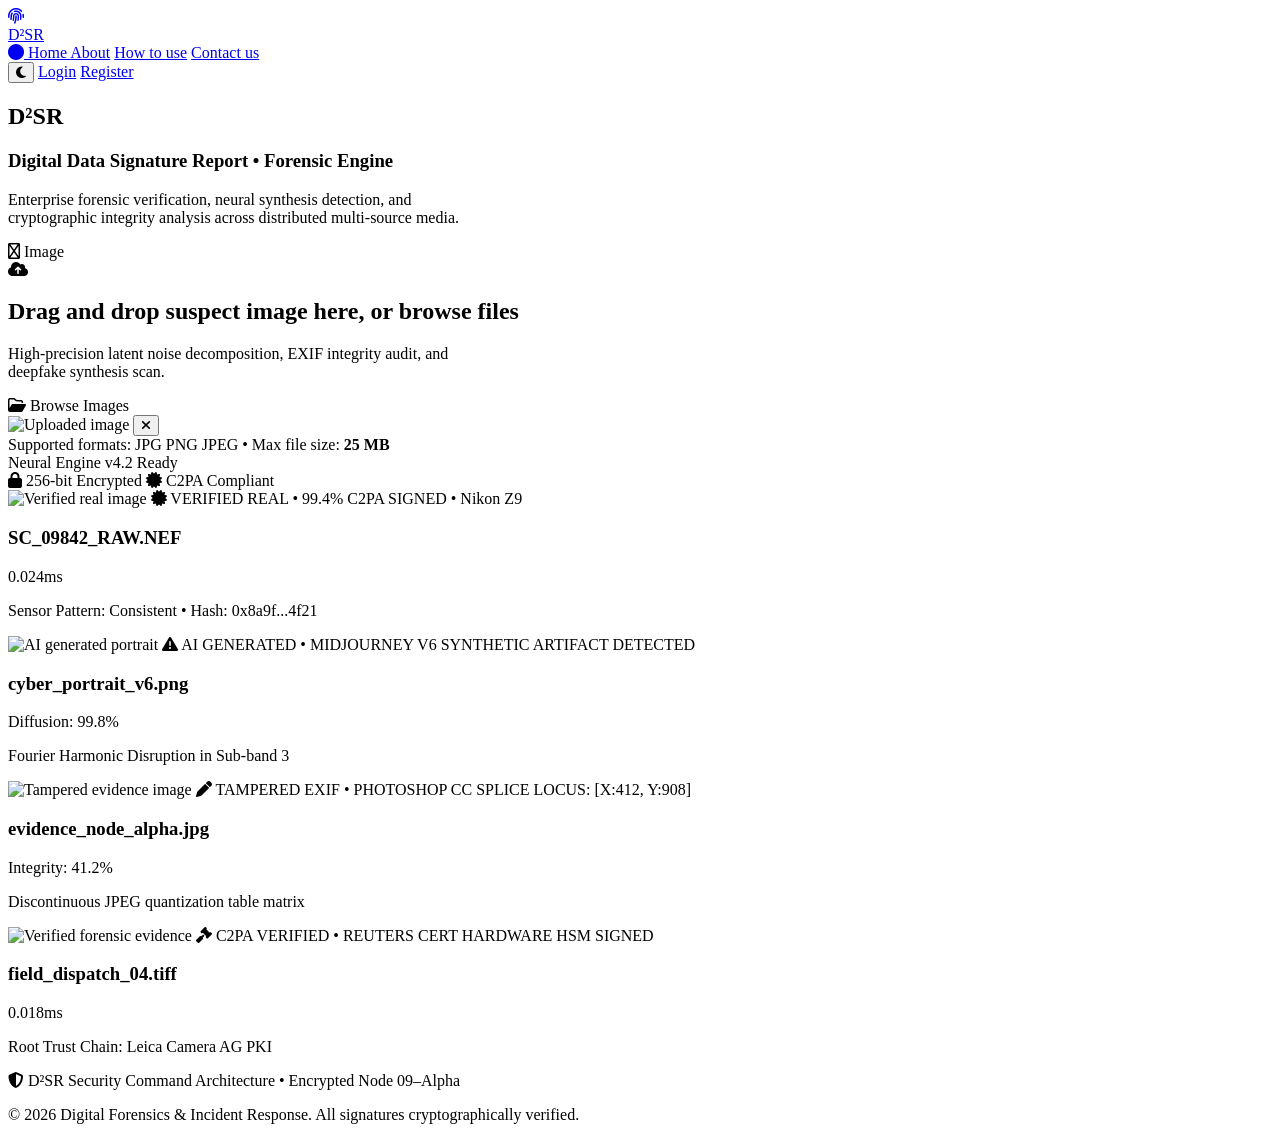
==== home/index.html @ 009254d8 "Create index.html" ====
<!DOCTYPE html>
<html lang="en">

<head>
    <meta charset="UTF-8">
    <meta name="viewport" content="width=device-width, initial-scale=1.0">

    <title>D²SR | Digital Forensics</title>

    <!-- Fonts -->
    <link rel="preconnect" href="https://fonts.googleapis.com">
    <link href="https://fonts.googleapis.com/css2?family=Inter:wght@400;500;600;700;800&display=swap" rel="stylesheet">

    <!-- Font Awesome -->
    <link rel="stylesheet"
        href="https://cdnjs.cloudflare.com/ajax/libs/font-awesome/6.7.2/css/all.min.css">

    <!-- CSS -->
    <link rel="stylesheet" href="../shared/css/style.css">
</head>

<body>

    <div class="page-container">

        <!-- ================= NAVBAR ================= -->

        <header class="navbar">

            <!-- Logo -->
            <a href="#" class="logo">
                <div class="logo-icon">
                    <i class="fa-solid fa-fingerprint"></i>
                </div>

                <span>D²SR</span>
                <span class="logo-dot"></span>
            </a>

            <!-- Navigation -->
            <nav class="nav-links">

                <a href="#" class="active">
                    <i class="fa-solid fa-circle"></i>
                    Home
                </a>

                <a href="#about">About</a>
                <a href="#how-to-use">How to use</a>
                <a href="#contact">Contact us</a>

            </nav>

            <!-- Actions -->
            <div class="nav-actions">

                <!-- Dark Mode Toggle -->
                <button
                    class="theme-toggle"
                    id="themeToggle"
                    aria-label="Toggle dark mode"
                    title="Toggle dark mode">

                    <i class="fa-solid fa-moon"></i>

                </button>

                <a href="#" class="login-btn">Login</a>

                <a href="#" class="register-btn">Register</a>

            </div>

        </header>


        <!-- ================= MAIN ================= -->

        <main>

            <!-- Hero Section -->
            <section class="hero" id="about">

                <div class="hero-content">

                    <h1>D²SR</h1>

                    <h3>
                        Digital Data Signature Report • Forensic Engine
                    </h3>

                    <p class="hero-description">
                        Enterprise forensic verification, neural synthesis detection,
                        and<br class="desktop-break">
                        cryptographic integrity analysis across distributed multi-source media.
                    </p>


                    <!-- Upload Card -->
                    <div class="upload-card">

                        <!-- Upload Header -->
                        <div class="upload-header">

                            <span class="image-label">
                                <i class="fa-regular fa-camera"></i>
                                Image
                            </span>

                        </div>


                        <!-- Upload Area -->
                        <div class="upload-area" id="uploadArea">

                            <div class="upload-icon">
                                <i class="fa-solid fa-cloud-arrow-up"></i>
                            </div>

                            <h2>
                                Drag and drop suspect image here, or browse files
                            </h2>

                            <p>
                                High-precision latent noise decomposition, EXIF integrity audit,
                                and<br class="desktop-break">
                                deepfake synthesis scan.
                            </p>


                            <!-- Browse Button -->
                            <label for="imageUpload" class="browse-btn">

                                <i class="fa-regular fa-folder-open"></i>
                                Browse Images

                            </label>

                            <input
                                type="file"
                                id="imageUpload"
                                accept="image/png,image/jpeg"
                                hidden
                            >


                            <!-- Image Preview -->
                            <div class="image-preview" id="imagePreview">

                                <img id="previewImage" src="" alt="Uploaded image">

                                <button id="removeImage" class="remove-image">
                                    <i class="fa-solid fa-xmark"></i>
                                </button>

                            </div>


                            <!-- Analyze -->
                            <button type="button" class="analyze-btn" id="analyzeBtn" hidden>
                                <i class="fa-solid fa-magnifying-glass-chart"></i>
                                Analyze Image
                            </button>
                            <div class="upload-error" id="uploadError" hidden></div>


                            <!-- Supported Formats -->
                            <div class="supported-formats">

                                <span>Supported formats:</span>

                                <span class="format">JPG</span>
                                <span class="format">PNG</span>
                                <span class="format">JPEG</span>

                                <span class="separator">•</span>

                                <span>
                                    Max file size: <strong>25 MB</strong>
                                </span>

                            </div>

                        </div>


                        <!-- Upload Footer -->
                        <div class="upload-footer">

                            <div class="engine-status">

                                <span class="status-dot"></span>

                                Neural Engine v4.2 Ready

                            </div>


                            <div class="security-status">

                                <span>
                                    <i class="fa-solid fa-lock"></i>
                                    256-bit Encrypted
                                </span>

                                <span>
                                    <i class="fa-solid fa-certificate"></i>
                                    C2PA Compliant
                                </span>

                            </div>

                        </div>

                    </div>

                </div>

            </section>


            <!-- ================= EVIDENCE GALLERY ================= -->

            <section class="evidence-section" id="how-to-use">

                <div class="evidence-container">


                    <!-- Card 1 -->
                    <article class="evidence-card">

                        <div class="evidence-image">

                            <img
                                src="https://images.unsplash.com/photo-1519608487953-e999c86e7455?auto=format&fit=crop&w=600&q=80"
                                alt="Verified real image"
                            >

                            <span class="badge verified">

                                <i class="fa-solid fa-certificate"></i>

                                VERIFIED REAL • 99.4%

                            </span>

                            <span class="image-stamp">
                                C2PA SIGNED • Nikon Z9
                            </span>

                        </div>


                        <div class="card-content">

                            <div class="card-title">

                                <h3>SC_09842_RAW.NEF</h3>

                                <span class="processing-time">
                                    0.024ms
                                </span>

                            </div>

                            <p>
                                Sensor Pattern: Consistent • Hash: 0x8a9f...4f21
                            </p>

                        </div>

                    </article>


                    <!-- Card 2 -->
                    <article class="evidence-card">

                        <div class="evidence-image">

                            <img
                                src="https://images.unsplash.com/photo-1534528741775-53994a69daeb?auto=format&fit=crop&w=600&q=80"
                                alt="AI generated portrait"
                            >

                            <span class="badge ai-generated">

                                <i class="fa-solid fa-triangle-exclamation"></i>

                                AI GENERATED • MIDJOURNEY V6

                            </span>

                            <span class="image-stamp yellow">
                                SYNTHETIC ARTIFACT DETECTED
                            </span>

                        </div>


                        <div class="card-content">

                            <div class="card-title">

                                <h3>cyber_portrait_v6.png</h3>

                                <span class="ai-score">
                                    Diffusion: 99.8%
                                </span>

                            </div>

                            <p>
                                Fourier Harmonic Disruption in Sub-band 3
                            </p>

                        </div>

                    </article>


                    <!-- Card 3 -->
                    <article class="evidence-card">

                        <div class="evidence-image">

                            <img
                                src="https://images.unsplash.com/photo-1519608487953-e999c86e7455?auto=format&fit=crop&w=600&q=80"
                                alt="Tampered evidence image"
                            >

                            <span class="badge tampered">

                                <i class="fa-solid fa-pen"></i>

                                TAMPERED EXIF • PHOTOSHOP CC

                            </span>

                            <span class="image-stamp yellow">
                                SPLICE LOCUS: [X:412, Y:908]
                            </span>

                        </div>


                        <div class="card-content">

                            <div class="card-title">

                                <h3>evidence_node_alpha.jpg</h3>

                                <span class="integrity-score">
                                    Integrity: 41.2%
                                </span>

                            </div>

                            <p>
                                Discontinuous JPEG quantization table matrix
                            </p>

                        </div>

                    </article>


                    <!-- Card 4 -->
                    <article class="evidence-card">

                        <div class="evidence-image">

                            <img
                                src="https://images.unsplash.com/photo-1516321318423-f06f85e504b3?auto=format&fit=crop&w=600&q=80"
                                alt="Verified forensic evidence"
                            >

                            <span class="badge c2pa">

                                <i class="fa-solid fa-gavel"></i>

                                C2PA VERIFIED • REUTERS CERT

                            </span>

                            <span class="image-stamp">
                                HARDWARE HSM SIGNED
                            </span>

                        </div>


                        <div class="card-content">

                            <div class="card-title">

                                <h3>field_dispatch_04.tiff</h3>

                                <span class="processing-time">
                                    0.018ms
                                </span>

                            </div>

                            <p>
                                Root Trust Chain: Leica Camera AG PKI
                            </p>

                        </div>

                    </article>

                </div>

            </section>

        </main>


        <!-- ================= FOOTER ================= -->

        <footer class="footer">

    <div class="footer-left">
        <i class="fa-solid fa-shield-halved"></i>
        <span>D²SR Security Command Architecture • Encrypted Node 09–Alpha</span>
    </div>

    <p class="footer-right">
        &copy; 2026 Digital Forensics &amp; Incident Response. All signatures cryptographically verified.
    </p>

</footer>

    </div>


  
<script src="../shared/js/engine.js"></script>
<script src="main.js"></script>
</body>

</html>
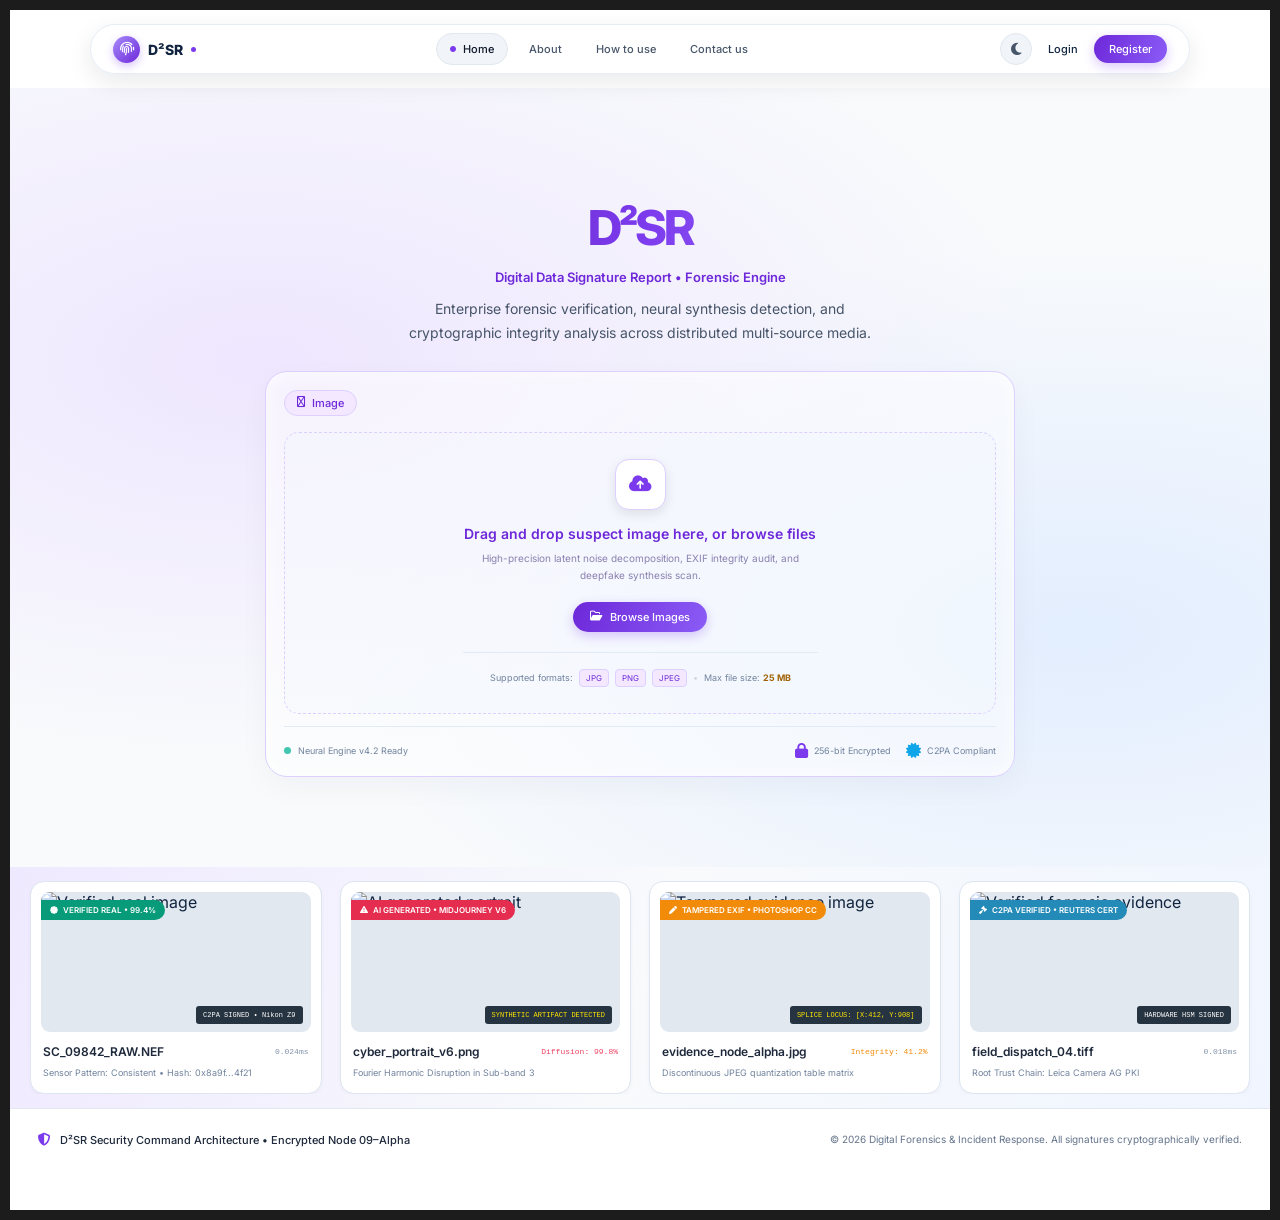
==== commit 21852cdc: "Initial commit - D2SR Project" ====
--- a/home/index.html
+++ b/home/index.html
@@ -8,7 +8,7 @@
 
     <title>D²SR | Digital Forensics</title>
 
-    <!-- Fonts -->
+    <!-- Google Fonts -->
     <link rel="preconnect" href="https://fonts.googleapis.com">
     <link href="https://fonts.googleapis.com/css2?family=Inter:wght@400;500;600;700;800&display=swap" rel="stylesheet">
 
@@ -145,6 +145,27 @@
                             >
 
 
+                            <!-- Upload Progress -->
+                            <div class="upload-progress" id="uploadProgress" hidden>
+
+                                <div class="upload-progress-top">
+                                    <span>
+                                        <i class="fa-solid fa-spinner fa-spin"></i>
+                                        Uploading image…
+                                    </span>
+
+                                    <strong id="progressPercent">0%</strong>
+                                </div>
+
+                                <div class="upload-progress-track">
+                                    <i id="progressBar"></i>
+                                </div>
+
+                                <span class="upload-progress-name" id="progressName"></span>
+
+                            </div>
+
+
                             <!-- Image Preview -->
                             <div class="image-preview" id="imagePreview">
 
@@ -419,18 +440,16 @@
 
         <!-- ================= FOOTER ================= -->
 
-        <footer class="footer">
-
-    <div class="footer-left">
-        <i class="fa-solid fa-shield-halved"></i>
-        <span>D²SR Security Command Architecture • Encrypted Node 09–Alpha</span>
-    </div>
-
-    <p class="footer-right">
-        &copy; 2026 Digital Forensics &amp; Incident Response. All signatures cryptographically verified.
-    </p>
-
-</footer>
+        <footer class="footer" id="contact">
+          <div class="footer-left">
+            <i class="fa-solid fa-shield-halved"></i>
+            <span>D²SR Security Command Architecture • Encrypted Node 09–Alpha</span>
+          </div>
+
+          <p class="footer-right">
+            &copy; 2026 Digital Forensics &amp; Incident Response. All signatures cryptographically verified.
+          </p>
+        </footer>
 
     </div>
 
--- a/shared/css/style.css
+++ b/shared/css/style.css
@@ -0,0 +1,2570 @@
+/* =========================================
+   GLOBAL STYLES
+========================================= */
+
+* {
+    margin: 0;
+    padding: 0;
+    box-sizing: border-box;
+}
+
+:root {
+    color-scheme: light;
+
+    --primary: #0799f5;
+    --primary-dark: #087acb;
+
+    --text-dark: #10243f;
+    --text-muted: #64748b;
+
+    --border-color: #dce7f3;
+    --bg-light: #f7f9fc;
+
+    --navbar-bg: rgba(255, 255, 255, 0.92);
+    --card-bg: #ffffff;
+    --hero-bg: #f8fafc;
+
+    --transition: 0.35s ease;
+}
+
+body {
+    font-family: "Inter", sans-serif;
+
+    background: #1c1c1c;
+    color: var(--text-dark);
+
+    padding: 10px;
+
+    transition:
+        background var(--transition),
+        color var(--transition);
+}
+
+a {
+    text-decoration: none;
+    color: inherit;
+}
+
+button {
+    font-family: inherit;
+}
+
+.page-container {
+   
+    margin: auto;
+padding-bottom: 40px;
+    background: var(--card-bg);
+
+    overflow: hidden;
+
+    transition: background var(--transition);
+}
+
+
+/* =========================================
+   NAVBAR
+========================================= */
+
+.navbar {
+    width: calc(100% - 80px);
+    max-width: 1100px;
+
+    min-height: 44px;
+
+    margin: 14px auto ;
+    padding: 8px 22px;
+
+    display: flex;
+    align-items: center;
+    justify-content: space-between;
+    gap: 25px;
+
+    background: var(--navbar-bg);
+
+    border: 1px solid #e6edf5;
+    border-radius: 50px;
+
+    box-shadow: 0 8px 25px rgba(15, 23, 42, 0.09);
+
+    position: relative;
+    z-index: 10;
+
+    transition:
+        background var(--transition),
+        border-color var(--transition),
+        box-shadow var(--transition);
+}
+
+
+/* Logo */
+
+.logo {
+    display: flex;
+    align-items: center;
+    gap: 8px;
+
+    font-size: 14px;
+    font-weight: 800;
+
+    white-space: nowrap;
+}
+
+.logo-icon {
+    width: 27px;
+    height: 27px;
+
+    display: flex;
+    align-items: center;
+    justify-content: center;
+
+    color: white;
+    font-size: 14px;
+
+    background: linear-gradient(
+        135deg,
+        #08b9d8,
+        #0785cb
+    );
+
+    border-radius: 50%;
+
+    box-shadow: 0 3px 8px rgba(0, 153, 245, 0.25);
+}
+
+.logo-dot {
+    width: 5px;
+    height: 5px;
+
+    background: var(--primary);
+
+    border-radius: 50%;
+}
+
+
+/* Navigation */
+
+.nav-links {
+    display: flex;
+    align-items: center;
+    gap: 8px;
+}
+
+.nav-links a {
+    display: flex;
+    align-items: center;
+    gap: 7px;
+
+    padding: 8px 13px;
+
+    color: #475569;
+    font-size: 11px;
+    font-weight: 500;
+
+    border-radius: 30px;
+
+    transition:
+        color var(--transition),
+        background var(--transition);
+}
+
+.nav-links a:hover {
+    color: var(--primary-dark);
+    background: #f0f7ff;
+}
+
+.nav-links a.active {
+    color: #0f172a;
+
+    background: #f1f5f9;
+
+    border: 1px solid #e2e8f0;
+}
+
+.nav-links a.active i {
+    font-size: 6px;
+    color: var(--primary);
+}
+
+
+/* Navbar Actions */
+
+.nav-actions {
+    display: flex;
+    align-items: center;
+    gap: 16px;
+
+    font-size: 11px;
+    font-weight: 500;
+
+    white-space: nowrap;
+}
+
+.login-btn {
+    transition: color var(--transition);
+}
+
+.login-btn:hover {
+    color: var(--primary);
+}
+
+.register-btn {
+    padding: 7px 15px;
+
+    color: white;
+
+    background: linear-gradient(
+        110deg,
+        #087acb,
+        #149cf5
+    );
+
+    border-radius: 30px;
+
+    box-shadow: 0 3px 8px rgba(0, 153, 245, 0.25);
+
+    transition: all var(--transition);
+}
+
+.register-btn:hover {
+    transform: translateY(-2px);
+
+    box-shadow: 0 5px 14px rgba(0, 153, 245, 0.35);
+}
+
+
+/* =========================================
+   THEME TOGGLE
+========================================= */
+
+.theme-toggle {
+    width: 32px;
+    height: 32px;
+
+    display: flex;
+    align-items: center;
+    justify-content: center;
+
+    color: #475569;
+    font-size: 14px;
+
+    background: #f1f5f9;
+
+    border: 1px solid #e2e8f0;
+    border-radius: 50%;
+
+    cursor: pointer;
+
+    transition: all var(--transition);
+}
+
+.theme-toggle:hover {
+    color: #078bd8;
+
+    background: #e0f2fe;
+
+    transform: rotate(15deg);
+}
+
+.theme-toggle:focus-visible {
+    outline: 2px solid var(--primary);
+    outline-offset: 3px;
+}
+
+
+/* =========================================
+   HERO SECTION
+========================================= */
+
+.hero {
+    min-height: 770px;
+
+    padding: 110px 20px 90px;
+
+    display: flex;
+    justify-content: center;
+    align-items: center;
+
+    background:
+        radial-gradient(
+            ellipse at 20% 35%,
+            rgba(218, 242, 255, 0.85),
+            transparent 55%
+        ),
+        radial-gradient(
+            ellipse at 85% 70%,
+            rgba(231, 235, 255, 0.9),
+            transparent 50%
+        ),
+        #f8fafc;
+
+    transition: background var(--transition);
+}
+
+.hero-content {
+    width: 100%;
+    max-width: 750px;
+
+    text-align: center;
+}
+
+
+/* Hero Heading */
+
+.hero h1 {
+    font-size: 48px;
+    font-weight: 800;
+
+    letter-spacing: -3px;
+
+    background: linear-gradient(
+        110deg,
+        #102c46,
+        #087dc4,
+        #4846dc
+    );
+
+    -webkit-background-clip: text;
+    background-clip: text;
+
+    -webkit-text-fill-color: transparent;
+
+    margin-bottom: 12px;
+}
+
+.hero h3 {
+    font-size: 13px;
+    font-weight: 600;
+
+    color: #0f172a;
+
+    margin-bottom: 12px;
+}
+
+.hero-description {
+    color: #475569;
+
+    font-size: 14px;
+    line-height: 1.7;
+
+    margin-bottom: 26px;
+}
+
+
+/* =========================================
+   UPLOAD CARD
+========================================= */
+
+.upload-card {
+    width: 100%;
+
+    padding: 18px;
+
+    background: rgba(255, 255, 255, 0.5);
+
+    border: 1px solid #dbeafe;
+    border-radius: 22px;
+
+    box-shadow:
+        0 10px 30px rgba(15, 23, 42, 0.04),
+        inset 0 0 20px rgba(255, 255, 255, 0.7);
+
+    text-align: left;
+
+    position: relative;
+
+    transition:
+        background var(--transition),
+        border-color var(--transition),
+        box-shadow var(--transition);
+}
+
+
+/* Blue Outline */
+
+.upload-card::before {
+    content: "";
+
+    position: absolute;
+    inset: -7px;
+
+    
+
+    pointer-events: none;
+}
+
+
+/* Upload Header */
+
+.upload-header {
+    margin-bottom: 16px;
+}
+
+.image-label {
+    display: inline-flex;
+    align-items: center;
+    gap: 7px;
+
+    padding: 5px 12px;
+
+    color: #168bd0;
+    font-size: 11px;
+    font-weight: 500;
+
+    background: #e5f4ff;
+
+    border: 1px solid #b9e4ff;
+    border-radius: 30px;
+}
+
+
+/* Upload Area */
+
+.upload-area {
+    min-height: 275px;
+
+    padding: 26px 15px;
+
+    display: flex;
+    flex-direction: column;
+    align-items: center;
+    justify-content: center;
+
+    text-align: center;
+
+    border: 1px dashed #cbdff2;
+    border-radius: 15px;
+
+    background: rgba(240, 248, 255, 0.25);
+
+    transition:
+        background var(--transition),
+        border-color var(--transition);
+}
+
+.upload-area:hover {
+    border-color: var(--primary);
+
+    background: rgba(226, 244, 255, 0.4);
+}
+
+.upload-area.dragging {
+    border: 2px dashed var(--primary);
+
+    background: rgba(14, 165, 233, 0.12);
+
+    transform: scale(1.01);
+}
+
+
+/* Upload Icon */
+
+.upload-icon {
+    width: 51px;
+    height: 51px;
+
+    display: flex;
+    align-items: center;
+    justify-content: center;
+
+    margin-bottom: 15px;
+
+    color: #1598ef;
+    font-size: 18px;
+
+    background: #ffffff;
+
+    border: 1px solid #dcecff;
+    border-radius: 14px;
+
+    box-shadow: 0 4px 12px rgba(15, 23, 42, 0.1);
+
+    transition: transform var(--transition);
+}
+
+.upload-area:hover .upload-icon {
+    transform: translateY(-4px);
+}
+
+
+/* Upload Text */
+
+.upload-area h2 {
+    color: #475569;
+
+    font-size: 14px;
+    font-weight: 600;
+
+    margin-bottom: 8px;
+}
+
+.upload-area p {
+    color: #8094b0;
+
+    font-size: 10px;
+    line-height: 1.7;
+
+    margin-bottom: 18px;
+}
+
+
+/* Browse Button */
+
+.browse-btn {
+    display: inline-flex;
+    align-items: center;
+    justify-content: center;
+    gap: 8px;
+
+    padding: 8px 17px;
+
+    color: #fff;
+
+    font-size: 11px;
+    font-weight: 500;
+
+    background: linear-gradient(
+        110deg,
+        #4a9fd8,
+        #43b6f4
+    );
+
+    border-radius: 30px;
+
+    box-shadow: 0 4px 12px rgba(14, 165, 233, 0.2);
+
+    cursor: pointer;
+
+    transition: all var(--transition);
+}
+
+.browse-btn:hover {
+    transform: translateY(-2px);
+
+    box-shadow: 0 6px 16px rgba(14, 165, 233, 0.35);
+}
+
+
+/* Supported Formats */
+
+.supported-formats {
+    width: 100%;
+    max-width: 355px;
+
+    display: flex;
+    align-items: center;
+    justify-content: center;
+    flex-wrap: wrap;
+
+    gap: 6px;
+
+    padding-top: 16px;
+    margin-top: 20px;
+
+    border-top: 1px solid #e1ebf6;
+
+    color: #71839e;
+    font-size: 9px;
+}
+
+.format {
+    padding: 3px 6px;
+
+    color: #64748b;
+    font-size: 8px;
+
+    background: #f8fafc;
+
+    border: 1px solid #dbe5f0;
+    border-radius: 4px;
+}
+
+.supported-formats strong {
+    color: #168bd0;
+    font-weight: 700;
+}
+
+.separator {
+    color: #cbd5e1;
+}
+
+
+/* Image Preview */
+
+.image-preview {
+    display: none;
+
+    width: 100%;
+    max-width: 350px;
+
+    position: relative;
+
+    margin-top: 15px;
+}
+
+.image-preview.show {
+    display: block;
+}
+
+.image-preview img {
+    width: 100%;
+    max-height: 200px;
+
+    object-fit: contain;
+
+    border-radius: 10px;
+}
+
+.remove-image {
+    position: absolute;
+    top: 8px;
+    right: 8px;
+
+    width: 28px;
+    height: 28px;
+
+    display: flex;
+    align-items: center;
+    justify-content: center;
+
+    color: #fff;
+
+    background: #ef4444;
+
+    border: none;
+    border-radius: 50%;
+
+    cursor: pointer;
+
+    transition: all var(--transition);
+}
+
+.remove-image:hover {
+    background: #dc2626;
+
+    transform: scale(1.1);
+}
+
+.has-image .upload-icon,
+.has-image h2,
+.has-image > p,
+.has-image .browse-btn {
+    display: none;
+}
+
+
+/* =========================================
+   UPLOAD FOOTER
+========================================= */
+
+.upload-footer {
+    display: flex;
+    align-items: center;
+    justify-content: space-between;
+    flex-wrap: wrap;
+
+    gap: 15px;
+
+    padding-top: 16px;
+    margin-top: 12px;
+
+    border-top: 1px solid #e1ebf6;
+
+    color: #71839e;
+    font-size: 9px;
+}
+
+.engine-status {
+    display: flex;
+    align-items: center;
+    gap: 7px;
+}
+
+.status-dot {
+    width: 7px;
+    height: 7px;
+
+    background: #42c6b1;
+
+    border-radius: 50%;
+}
+
+
+/* Security Status */
+
+.security-status {
+    display: flex;
+    align-items: center;
+    gap: 15px;
+}
+
+.security-status span {
+    display: flex;
+    align-items: center;
+    gap: 6px;
+}
+
+.security-status i {
+    color: #329ff1;
+    font-size: 15px;
+}
+
+.security-status span:last-child i {
+    color: #8275f5;
+}
+
+
+/* =========================================
+   EVIDENCE GALLERY
+========================================= */
+
+.evidence-section {
+    padding: 14px 0;
+
+    background: linear-gradient(
+        110deg,
+        #e1faff,
+        #f8fafc,
+        #f0f5ff
+    );
+
+    overflow: hidden;
+
+    transition: background var(--transition);
+}
+
+.evidence-container {
+    display: grid;
+
+    grid-template-columns: repeat(4, minmax(250px, 1fr));
+
+    gap: 18px;
+
+    padding: 0 20px;
+
+    overflow-x: auto;
+
+    scrollbar-width: none;
+}
+
+.evidence-container::-webkit-scrollbar {
+    display: none;
+}
+
+
+/* Evidence Card */
+
+.evidence-card {
+    min-width: 250px;
+
+    padding: 10px;
+
+    background: #ffffff;
+
+    border: 1px solid #dce5f0;
+    border-radius: 14px;
+
+    box-shadow: 0 2px 4px rgba(15, 23, 42, 0.03);
+
+    transition:
+        background var(--transition),
+        border-color var(--transition),
+        box-shadow var(--transition),
+        transform var(--transition);
+}
+
+.evidence-card:hover {
+    transform: translateY(-5px);
+
+    box-shadow: 0 10px 25px rgba(15, 23, 42, 0.1);
+}
+
+
+/* Evidence Image */
+
+.evidence-image {
+    height: 140px;
+
+    position: relative;
+
+    overflow: hidden;
+
+    background: #e2e8f0;
+
+    border-radius: 9px;
+}
+
+.evidence-image img {
+    width: 100%;
+    height: 100%;
+
+    display: block;
+
+    object-fit: cover;
+
+    transition: transform 0.5s ease;
+}
+
+.evidence-card:hover .evidence-image img {
+    transform: scale(1.06);
+}
+
+
+/* Image Badges */
+
+.badge {
+    position: absolute;
+    top: 8px;
+    left: 0;
+
+    display: inline-flex;
+    align-items: center;
+    gap: 5px;
+
+    padding: 5px 9px;
+
+    color: white;
+
+    font-size: 8px;
+    font-weight: 600;
+
+    border-radius: 0 20px 20px 0;
+
+    white-space: nowrap;
+}
+
+.verified {
+    background: #079b79;
+}
+
+.ai-generated {
+    background: #e42d4f;
+}
+
+.tampered {
+    background: #f18b09;
+}
+
+.c2pa {
+    background: #248ab7;
+}
+
+
+/* Image Stamp */
+
+.image-stamp {
+    position: absolute;
+    bottom: 8px;
+    right: 8px;
+
+    padding: 5px 7px;
+
+    color: #ffffff;
+
+    font-family: monospace;
+    font-size: 7px;
+
+    background: rgba(5, 20, 35, 0.85);
+
+    border-radius: 3px;
+}
+
+.image-stamp.yellow {
+    color: #ffe600;
+}
+
+
+/* Evidence Content */
+
+.card-content {
+    padding: 12px 2px 4px;
+}
+
+.card-title {
+    display: flex;
+    align-items: center;
+    justify-content: space-between;
+
+    gap: 8px;
+
+    margin-bottom: 7px;
+}
+
+.card-title h3 {
+    color: #1e293b;
+
+    font-size: 12px;
+    font-weight: 600;
+
+    white-space: nowrap;
+
+    overflow: hidden;
+    text-overflow: ellipsis;
+}
+
+.processing-time {
+    color: #8292a9;
+
+    font-family: monospace;
+    font-size: 8px;
+
+    white-space: nowrap;
+}
+
+.ai-score {
+    color: #ed4262;
+
+    font-family: monospace;
+    font-size: 8px;
+
+    white-space: nowrap;
+}
+
+.integrity-score {
+    color: #f18b09;
+
+    font-family: monospace;
+    font-size: 8px;
+
+    white-space: nowrap;
+}
+
+.card-content p {
+    color: #71839e;
+
+    font-size: 9px;
+    line-height: 1.5;
+
+    white-space: nowrap;
+
+    overflow: hidden;
+    text-overflow: ellipsis;
+}
+
+
+/* =========================================
+   FOOTER
+========================================= */
+
+.footer {
+    display: flex;
+    align-items: center;
+    justify-content: space-between;
+    flex-wrap: wrap;
+    gap: 12px 24px;
+
+    padding: 22px 28px;
+
+    background: #ffffff;
+
+    border-top: 1px solid #e2e8f0;
+
+    transition:
+        background var(--transition),
+        border-color var(--transition);
+}
+
+.footer-left {
+    display: flex;
+    align-items: center;
+    gap: 9px;
+
+    color: #1e293b;
+    font-size: 11px;
+    font-weight: 500;
+}
+
+.footer-left i {
+    color: var(--primary-dark);
+    font-size: 13px;
+}
+
+.footer-right {
+    color: #64748b;
+
+    font-size: 10px;
+    line-height: 1.7;
+
+    text-align: right;
+}
+
+
+/* =========================================
+   DARK MODE
+========================================= */
+
+body.dark-mode {
+    color-scheme: dark;
+
+    --text-dark: #e2e8f0;
+    --text-muted: #94a3b8;
+
+    --border-color: #263449;
+    --bg-light: #111827;
+
+    --navbar-bg: rgba(17, 24, 39, 0.95);
+    --card-bg: #111827;
+    --hero-bg: #0f172a;
+
+    background: #090e18;
+    color: #e2e8f0;
+}
+
+
+/* Navbar */
+
+.dark-mode .navbar {
+    border-color: #263449;
+
+    box-shadow: 0 8px 25px rgba(0, 0, 0, 0.25);
+}
+
+.dark-mode .nav-links a {
+    color: #94a3b8;
+}
+
+.dark-mode .nav-links a:hover {
+    color: #38bdf8;
+
+    background: #1e293b;
+}
+
+.dark-mode .nav-links a.active {
+    color: #e2e8f0;
+
+    background: #1e293b;
+
+    border-color: #334155;
+}
+
+.dark-mode .login-btn {
+    color: #cbd5e1;
+}
+
+.dark-mode .login-btn:hover {
+    color: #38bdf8;
+}
+
+
+/* Theme Toggle */
+
+.dark-mode .theme-toggle {
+    color: #fbbf24;
+
+    background: #1e293b;
+
+    border-color: #334155;
+}
+
+.dark-mode .theme-toggle:hover {
+    color: #fde68a;
+
+    background: #334155;
+}
+
+
+/* Hero */
+
+.dark-mode .hero {
+    background:
+        radial-gradient(
+            ellipse at 20% 35%,
+            rgba(8, 83, 130, 0.22),
+            transparent 55%
+        ),
+        radial-gradient(
+            ellipse at 85% 70%,
+            rgba(65, 50, 150, 0.2),
+            transparent 50%
+        ),
+        #0f172a;
+}
+
+.dark-mode .hero h3 {
+    color: #e2e8f0;
+}
+
+.dark-mode .hero-description {
+    color: #94a3b8;
+}
+
+
+/* Upload Card */
+
+.dark-mode .upload-card {
+    background: rgba(15, 23, 42, 0.7);
+
+    border-color: #263449;
+
+    box-shadow:
+        0 10px 30px rgba(0, 0, 0, 0.15),
+        inset 0 0 20px rgba(30, 41, 59, 0.3);
+}
+
+.dark-mode .upload-card::before {
+    border-color: #0284c7;
+}
+
+.dark-mode .image-label {
+    color: #38bdf8;
+
+    background: #082f49;
+
+    border-color: #075985;
+}
+
+
+/* Upload Area */
+
+.dark-mode .upload-area {
+    background: rgba(15, 23, 42, 0.4);
+
+    border-color: #334155;
+}
+
+.dark-mode .upload-area:hover {
+    background: rgba(8, 47, 73, 0.3);
+
+    border-color: #0ea5e9;
+}
+
+.dark-mode .upload-area.dragging {
+    background: rgba(14, 165, 233, 0.12);
+
+    border-color: #38bdf8;
+}
+
+.dark-mode .upload-icon {
+    color: #38bdf8;
+
+    background: #1e293b;
+
+    border-color: #334155;
+
+    box-shadow: 0 4px 12px rgba(0, 0, 0, 0.25);
+}
+
+.dark-mode .upload-area h2 {
+    color: #cbd5e1;
+}
+
+.dark-mode .upload-area p {
+    color: #64748b;
+}
+
+
+/* Supported Formats */
+
+.dark-mode .supported-formats {
+    color: #94a3b8;
+
+    border-color: #263449;
+}
+
+.dark-mode .format {
+    color: #94a3b8;
+
+    background: #1e293b;
+
+    border-color: #334155;
+}
+
+.dark-mode .supported-formats strong {
+    color: #38bdf8;
+}
+
+
+/* Upload Footer */
+
+.dark-mode .upload-footer {
+    color: #94a3b8;
+
+    border-color: #263449;
+}
+
+.dark-mode .security-status i {
+    color: #38bdf8;
+}
+
+.dark-mode .security-status span:last-child i {
+    color: #a78bfa;
+}
+
+
+/* Evidence Gallery */
+
+.dark-mode .evidence-section {
+    background: linear-gradient(
+        110deg,
+        #0b2535,
+        #111827,
+        #151a35
+    );
+}
+
+.dark-mode .evidence-card {
+    background: #111827;
+
+    border-color: #263449;
+
+    box-shadow: 0 2px 4px rgba(0, 0, 0, 0.15);
+}
+
+.dark-mode .evidence-card:hover {
+    box-shadow: 0 10px 25px rgba(0, 0, 0, 0.3);
+}
+
+.dark-mode .evidence-image {
+    background: #1e293b;
+}
+
+.dark-mode .card-title h3 {
+    color: #e2e8f0;
+}
+
+.dark-mode .processing-time {
+    color: #64748b;
+}
+
+.dark-mode .card-content p {
+    color: #94a3b8;
+}
+
+
+/* Footer */
+
+.dark-mode .footer {
+    background: #060b17;
+
+    border-color: #16213a;
+}
+
+.dark-mode .footer-left {
+    color: #e2e8f0;
+}
+
+.dark-mode .footer-left i {
+    color: #e2e8f0;
+}
+
+.dark-mode .footer-right {
+    color: #7b8aa3;
+}
+
+
+/* =========================================
+   RESPONSIVE DESIGN
+========================================= */
+
+@media (max-width: 900px) {
+
+    .navbar {
+        width: calc(100% - 30px);
+
+        gap: 12px;
+    }
+
+    .nav-links {
+        gap: 2px;
+    }
+
+    .nav-links a {
+        padding: 8px;
+
+        font-size: 10px;
+    }
+
+    .hero {
+        min-height: auto;
+
+        padding: 100px 35px;
+    }
+
+    .evidence-container {
+        grid-template-columns: repeat(4, 260px);
+    }
+
+}
+
+
+@media (max-width: 650px) {
+
+    /* Navbar */
+
+    .navbar {
+        width: calc(100% - 20px);
+
+        flex-wrap: wrap;
+        justify-content: center;
+
+        padding: 12px;
+
+        border-radius: 20px;
+    }
+
+    .logo {
+        margin-right: auto;
+    }
+
+    .nav-actions {
+        margin-left: auto;
+    }
+
+    .nav-links {
+        width: 100%;
+
+        order: 3;
+
+        justify-content: center;
+        flex-wrap: wrap;
+    }
+
+    .nav-links a {
+        font-size: 10px;
+    }
+
+
+    /* Hero */
+
+    .hero {
+        padding: 75px 20px;
+    }
+
+    .hero h1 {
+        font-size: 40px;
+    }
+
+    .hero h3 {
+        font-size: 12px;
+    }
+
+    .hero-description {
+        font-size: 12px;
+    }
+
+    .desktop-break {
+        display: none;
+    }
+
+
+    /* Upload Card */
+
+    .upload-card {
+        padding: 12px;
+
+        border-radius: 15px;
+    }
+
+    .upload-card::before {
+        inset: -5px;
+
+        border-width: 3px;
+    }
+
+    .upload-area {
+        min-height: 250px;
+
+        padding: 20px 10px;
+    }
+
+    .upload-area h2 {
+        font-size: 12px;
+    }
+
+    .upload-area p {
+        font-size: 9px;
+    }
+
+    .supported-formats {
+        font-size: 8px;
+    }
+
+    .upload-footer {
+        flex-direction: column;
+
+        align-items: flex-start;
+    }
+
+    .security-status {
+        flex-wrap: wrap;
+
+        gap: 10px;
+    }
+
+
+    /* =========================================
+   EVIDENCE GALLERY CAROUSEL
+========================================= */
+
+.evidence-section {
+    padding: 35px 30px;
+
+    background: linear-gradient(
+        110deg,
+        #e1faff,
+        #f8fafc,
+        #f0f5ff
+    );
+
+    overflow: hidden;
+
+    transition: background 0.4s ease;
+}
+
+
+/* Gallery Header */
+
+.gallery-header {
+    max-width: 1200px;
+
+    margin: 0 auto 25px;
+
+    display: flex;
+    align-items: center;
+    justify-content: space-between;
+
+    gap: 20px;
+}
+
+.gallery-label {
+    display: inline-flex;
+    align-items: center;
+    gap: 7px;
+
+    color: #0284c7;
+
+    font-size: 10px;
+    font-weight: 700;
+    letter-spacing: 1px;
+
+    margin-bottom: 10px;
+}
+
+.gallery-label i {
+    font-size: 13px;
+}
+
+.gallery-header h2 {
+    color: #10243f;
+
+    font-size: 25px;
+    font-weight: 800;
+    letter-spacing: -0.8px;
+
+    margin-bottom: 7px;
+}
+
+.gallery-header p {
+    color: #64748b;
+
+    font-size: 12px;
+    line-height: 1.6;
+}
+
+
+/* Carousel Controls */
+
+.carousel-controls {
+    display: flex;
+    align-items: center;
+    gap: 10px;
+}
+
+.carousel-btn {
+    width: 38px;
+    height: 38px;
+
+    display: flex;
+    align-items: center;
+    justify-content: center;
+
+    color: #0284c7;
+
+    background: #ffffff;
+
+    border: 1px solid #dbeafe;
+    border-radius: 50%;
+
+    font-size: 12px;
+
+    cursor: pointer;
+
+    box-shadow: 0 3px 8px rgba(15, 23, 42, 0.05);
+
+    transition: all 0.3s ease;
+}
+
+.carousel-btn:hover {
+    color: #ffffff;
+
+    background: #0284c7;
+
+    border-color: #0284c7;
+
+    transform: translateY(-2px);
+}
+
+.carousel-btn:disabled {
+    opacity: 0.35;
+    cursor: not-allowed;
+
+    transform: none;
+}
+
+
+/* Carousel Wrapper */
+
+.carousel-wrapper {
+    max-width: 1200px;
+
+    margin: 0 auto;
+
+    overflow: hidden;
+
+    border-radius: 14px;
+}
+
+
+/* Carousel Track */
+
+.carousel-track {
+    display: flex;
+    gap: 18px;
+
+    transition: transform 0.55s cubic-bezier(0.22, 1, 0.36, 1);
+
+    will-change: transform;
+}
+
+
+/* Evidence Cards */
+
+.evidence-card {
+    flex: 0 0 calc((100% - 54px) / 4);
+
+    min-width: 0;
+
+    padding: 10px;
+
+    background: #ffffff;
+
+    border: 1px solid #dce5f0;
+    border-radius: 14px;
+
+    box-shadow: 0 2px 4px rgba(15, 23, 42, 0.03);
+
+    transition:
+        background 0.4s ease,
+        border-color 0.4s ease,
+        box-shadow 0.3s ease,
+        transform 0.3s ease;
+}
+
+.evidence-card:hover {
+    transform: translateY(-5px);
+
+    box-shadow: 0 10px 25px rgba(15, 23, 42, 0.1);
+}
+
+
+/* Evidence Image */
+
+.evidence-image {
+    height: 140px;
+
+    position: relative;
+
+    overflow: hidden;
+
+    background: #e2e8f0;
+
+    border-radius: 9px;
+}
+
+.evidence-image img {
+    width: 100%;
+    height: 100%;
+
+    display: block;
+
+    object-fit: cover;
+
+    transition: transform 0.5s ease;
+}
+
+.evidence-card:hover .evidence-image img {
+    transform: scale(1.06);
+}
+
+
+/* Image Badges */
+
+.badge {
+    position: absolute;
+    top: 8px;
+    left: 0;
+
+    display: inline-flex;
+    align-items: center;
+    gap: 5px;
+
+    padding: 5px 9px;
+
+    color: white;
+
+    font-size: 8px;
+    font-weight: 600;
+
+    border-radius: 0 20px 20px 0;
+
+    white-space: nowrap;
+}
+
+.verified {
+    background: #079b79;
+}
+
+.ai-generated {
+    background: #e42d4f;
+}
+
+.tampered {
+    background: #f18b09;
+}
+
+.c2pa {
+    background: #248ab7;
+}
+
+
+/* Image Stamp */
+
+.image-stamp {
+    position: absolute;
+    bottom: 8px;
+    right: 8px;
+
+    padding: 5px 7px;
+
+    color: #ffffff;
+
+    font-family: monospace;
+    font-size: 7px;
+
+    background: rgba(5, 20, 35, 0.85);
+
+    border-radius: 3px;
+}
+
+.image-stamp.yellow {
+    color: #ffe600;
+}
+
+
+/* Card Content */
+
+.card-content {
+    padding: 12px 2px 4px;
+}
+
+.card-title {
+    display: flex;
+    align-items: center;
+    justify-content: space-between;
+
+    gap: 8px;
+
+    margin-bottom: 7px;
+}
+
+.card-title h3 {
+    color: #1e293b;
+
+    font-size: 12px;
+    font-weight: 600;
+
+    white-space: nowrap;
+
+    overflow: hidden;
+    text-overflow: ellipsis;
+}
+
+.processing-time {
+    color: #8292a9;
+
+    font-family: monospace;
+    font-size: 8px;
+
+    white-space: nowrap;
+}
+
+.ai-score {
+    color: #ed4262;
+
+    font-family: monospace;
+    font-size: 8px;
+
+    white-space: nowrap;
+}
+
+.integrity-score {
+    color: #f18b09;
+
+    font-family: monospace;
+    font-size: 8px;
+
+    white-space: nowrap;
+}
+
+.card-content p {
+    color: #71839e;
+
+    font-size: 9px;
+    line-height: 1.5;
+
+    white-space: nowrap;
+
+    overflow: hidden;
+    text-overflow: ellipsis;
+}
+
+
+/* Carousel Footer */
+
+.carousel-footer {
+    max-width: 1200px;
+
+    display: flex;
+    align-items: center;
+    justify-content: space-between;
+
+    margin: 22px auto 0;
+}
+
+
+/* Indicators */
+
+.carousel-indicators {
+    display: flex;
+    align-items: center;
+    gap: 7px;
+}
+
+.indicator {
+    width: 7px;
+    height: 7px;
+
+    padding: 0;
+
+    background: #cbd5e1;
+
+    border: none;
+    border-radius: 50%;
+
+    cursor: pointer;
+
+    transition: all 0.3s ease;
+}
+
+.indicator.active {
+    width: 22px;
+
+    background: #0284c7;
+
+    border-radius: 10px;
+}
+
+
+/* Counter */
+
+.gallery-counter {
+    color: #64748b;
+
+    font-family: monospace;
+    font-size: 10px;
+    font-weight: 600;
+
+    letter-spacing: 1px;
+}
+
+
+/* =========================================
+   DARK MODE
+========================================= */
+
+.dark-mode .evidence-section {
+    background: linear-gradient(
+        110deg,
+        #0b2535,
+        #111827,
+        #151a35
+    );
+}
+
+.dark-mode .gallery-header h2 {
+    color: #e2e8f0;
+}
+
+.dark-mode .gallery-header p {
+    color: #94a3b8;
+}
+
+.dark-mode .carousel-btn {
+    color: #38bdf8;
+
+    background: #1e293b;
+
+    border-color: #334155;
+}
+
+.dark-mode .carousel-btn:hover {
+    color: #ffffff;
+
+    background: #0284c7;
+
+    border-color: #0284c7;
+}
+
+.dark-mode .evidence-card {
+    background: #111827;
+
+    border-color: #263449;
+}
+
+.dark-mode .evidence-card:hover {
+    box-shadow: 0 10px 25px rgba(0, 0, 0, 0.3);
+}
+
+.dark-mode .evidence-image {
+    background: #1e293b;
+}
+
+.dark-mode .card-title h3 {
+    color: #e2e8f0;
+}
+
+.dark-mode .processing-time {
+    color: #64748b;
+}
+
+.dark-mode .card-content p {
+    color: #94a3b8;
+}
+
+.dark-mode .indicator {
+    background: #475569;
+}
+
+.dark-mode .indicator.active {
+    background: #38bdf8;
+}
+
+.dark-mode .gallery-counter {
+    color: #94a3b8;
+}
+
+
+/* =========================================
+   RESPONSIVE CAROUSEL
+========================================= */
+
+@media (max-width: 1000px) {
+
+    .evidence-card {
+        flex: 0 0 calc((100% - 36px) / 3);
+    }
+
+}
+
+@media (max-width: 700px) {
+
+    .evidence-section {
+        padding: 25px 18px;
+    }
+
+    .gallery-header {
+        align-items: flex-end;
+    }
+
+    .gallery-header h2 {
+        font-size: 21px;
+    }
+
+    .gallery-header p {
+        font-size: 11px;
+    }
+
+    .evidence-card {
+        flex: 0 0 calc((100% - 18px) / 2);
+    }
+
+    .evidence-image {
+        height: 130px;
+    }
+
+}
+
+@media (max-width: 480px) {
+
+    .gallery-header {
+        align-items: center;
+    }
+
+    .gallery-header h2 {
+        font-size: 18px;
+    }
+
+    .gallery-header p {
+        max-width: 220px;
+    }
+
+    .carousel-btn {
+        width: 32px;
+        height: 32px;
+
+        font-size: 10px;
+    }
+
+    .evidence-card {
+        flex: 0 0 100%;
+    }
+
+    .evidence-image {
+        height: 180px;
+    }
+
+}
+
+    /* Footer */
+
+    .footer {
+        padding: 16px;
+    }
+
+    .footer p {
+        font-size: 9px;
+    }
+
+}
+
+
+/* =========================================
+   ACCESSIBILITY
+========================================= */
+
+@media (prefers-reduced-motion: reduce) {
+
+    *,
+    *::before,
+    *::after {
+        transition-duration: 0.01ms !important;
+        animation-duration: 0.01ms !important;
+        scroll-behavior: auto !important;
+    }
+
+}
+
+
+/* =========================================
+   ANALYZE BUTTON (added for page linking)
+========================================= */
+
+.analyze-btn {
+    display: inline-flex;
+    align-items: center;
+    justify-content: center;
+    gap: 8px;
+
+    margin-top: 14px;
+    padding: 9px 22px;
+
+    color: #fff;
+    font-size: 12px;
+    font-weight: 600;
+
+    background: linear-gradient(110deg,#087acb,#149cf5);
+    border: none;
+    border-radius: 30px;
+    box-shadow: 0 4px 12px rgba(0,153,245,.3);
+
+    cursor: pointer;
+    transition: all var(--transition);
+}
+
+.analyze-btn[hidden] {
+    display: none;
+}
+
+.analyze-btn:hover {
+    transform: translateY(-2px);
+
+    box-shadow: 0 6px 16px rgba(0,153,245,.4);
+}
+
+.analyze-btn:disabled {
+    opacity: .6;
+
+    cursor: wait;
+    transform: none;
+}
+
+.upload-error {
+    margin-top: 12px;
+
+    color: #e42d4f;
+    font-size: 11px;
+    font-weight: 500;
+}
+
+.upload-error[hidden] {
+    display: none;
+}
+
+
+/* =========================================
+   FOOTER RESPONSIVE
+========================================= */
+
+@media (max-width: 650px) {
+
+    .footer {
+        flex-direction: column;
+        align-items: flex-start;
+
+        padding: 18px 16px;
+    }
+
+    .footer-right {
+        text-align: left;
+    }
+
+}
+
+
+/* =========================================
+   UPLOAD RING + LOADING ANIMATION
+========================================= */
+
+@property --load {
+    syntax: "<angle>";
+    inherits: true;
+    initial-value: 0deg;
+}
+
+.upload-card {
+    --ring: #0799f5;
+}
+
+.dark-mode .upload-card {
+    --ring: #38bdf8;
+}
+
+.upload-card::before {
+    content: "";
+
+    position: absolute;
+    inset: -7px;
+
+    padding: 3px;
+
+    border-radius: 29px;
+
+    background: conic-gradient(
+        from -90deg,
+        var(--ring-1) 0deg,
+        var(--ring-2) calc(var(--load) * 0.3),
+        var(--ring-3) calc(var(--load) * 0.55),
+        var(--ring-4) calc(var(--load) * 0.8),
+        var(--ring-1) var(--load),
+        rgba(124, 58, 237, 0.15) var(--load)
+    );
+
+    -webkit-mask:
+        linear-gradient(#000 0 0) content-box,
+        linear-gradient(#000 0 0);
+    -webkit-mask-composite: xor;
+    mask-composite: exclude;
+
+    opacity: 0;
+
+    pointer-events: none;
+
+    transition: opacity 0.35s ease;
+}
+
+.upload-card.dragging::before,
+.upload-card.is-loaded::before {
+    --load: 360deg;
+}
+
+.upload-card.dragging::before,
+.upload-card.is-loading::before,
+.upload-card.is-loaded::before {
+    opacity: 1;
+}
+
+.upload-card.dragging,
+.upload-card.is-loaded {
+    box-shadow:
+        0 0 0 1px rgba(7, 153, 245, 0.25),
+        0 0 28px rgba(7, 153, 245, 0.35),
+        0 10px 30px rgba(15, 23, 42, 0.04);
+}
+
+.upload-card.is-loaded {
+    animation: ring-pop 0.9s ease;
+}
+
+@keyframes ring-pop {
+
+    0% {
+        box-shadow: 0 0 0 0 rgba(7, 153, 245, 0.6);
+    }
+
+    100% {
+        box-shadow:
+            0 0 0 1px rgba(7, 153, 245, 0.25),
+            0 0 28px rgba(7, 153, 245, 0.35),
+            0 10px 30px rgba(15, 23, 42, 0.04);
+    }
+
+}
+
+
+/* Progress inside the upload area */
+
+.upload-progress {
+    width: 100%;
+    max-width: 320px;
+
+    display: flex;
+    flex-direction: column;
+    gap: 9px;
+
+    margin-top: 6px;
+}
+
+.upload-progress[hidden] {
+    display: none;
+}
+
+.upload-progress-top {
+    display: flex;
+    align-items: center;
+    justify-content: space-between;
+
+    color: #475569;
+    font-size: 11px;
+    font-weight: 600;
+}
+
+.upload-progress-top i,
+.upload-progress-top strong {
+    color: var(--primary);
+}
+
+.upload-progress-track {
+    height: 5px;
+
+    background: #dbeafe;
+    border-radius: 9px;
+
+    overflow: hidden;
+}
+
+.upload-progress-track i {
+    width: 0;
+    height: 100%;
+
+    display: block;
+
+    background: linear-gradient(90deg, #087acb, #43b6f4);
+    border-radius: 9px;
+}
+
+.upload-progress-name {
+    color: #8094b0;
+    font-size: 10px;
+
+    word-break: break-all;
+}
+
+.dark-mode .upload-progress-top {
+    color: #cbd5e1;
+}
+
+.dark-mode .upload-progress-track {
+    background: #1e293b;
+}
+
+
+/* Image reveal after loading */
+
+.image-preview.show img {
+    animation: image-reveal 0.6s ease both;
+}
+
+@keyframes image-reveal {
+
+    from {
+        opacity: 0;
+        transform: scale(0.94);
+        filter: blur(8px);
+    }
+
+    to {
+        opacity: 1;
+        transform: none;
+        filter: blur(0);
+    }
+
+}
+
+@media (max-width: 650px) {
+
+    .upload-card::before {
+        inset: -5px;
+
+        border-radius: 20px;
+    }
+
+}
+
+
+/* =========================================
+   THEME COLORS — PURPLE + SOFT YELLOW
+========================================= */
+
+:root {
+    --purple: #7c3aed;
+    --purple-dark: #6d28d9;
+    --purple-light: #a78bfa;
+    --purple-soft: #f3e8ff;
+    --purple-line: #ddd0ff;
+
+    --yellow: #f5b301;
+    --yellow-soft: #fff6d6;
+    --yellow-text: #a16207;
+}
+
+body.dark-mode {
+    --purple: #a78bfa;
+    --purple-dark: #c4b5fd;
+    --purple-light: #c4b5fd;
+    --purple-soft: rgba(167, 139, 250, 0.14);
+    --purple-line: #3b2f6b;
+
+    --yellow: #fcd34d;
+    --yellow-soft: rgba(252, 211, 77, 0.12);
+    --yellow-text: #fcd34d;
+}
+
+
+/* ---------- Navbar ---------- */
+
+.logo-icon {
+    background: linear-gradient(135deg, #a78bfa, #6d28d9);
+
+    box-shadow: 0 3px 8px rgba(124, 58, 237, 0.3);
+}
+
+.logo-dot,
+.nav-links a.active i {
+    background: transparent;
+    color: var(--purple);
+}
+
+.logo-dot {
+    background: var(--purple);
+}
+
+.nav-links a:hover,
+.theme-toggle:hover {
+    color: var(--purple-dark);
+
+    background: var(--purple-soft);
+}
+
+.register-btn,
+.browse-btn,
+.analyze-btn {
+    background: linear-gradient(110deg, #6d28d9, #8b5cf6);
+
+    box-shadow: 0 4px 12px rgba(124, 58, 237, 0.28);
+}
+
+.register-btn:hover,
+.browse-btn:hover,
+.analyze-btn:hover {
+    box-shadow: 0 6px 16px rgba(124, 58, 237, 0.4);
+}
+
+
+/* ---------- Hero ---------- */
+
+.hero {
+    background:
+        radial-gradient(
+            ellipse at 20% 35%,
+            rgba(237, 228, 255, 0.9),
+            transparent 55%
+        ),
+        radial-gradient(
+            ellipse at 85% 70%,
+            rgba(224, 236, 255, 0.9),
+            transparent 50%
+        ),
+        #f8fafc;
+}
+
+.hero h1 {
+    background: linear-gradient(110deg, #4c1d95, #7c3aed, #a78bfa);
+    -webkit-background-clip: text;
+    background-clip: text;
+    -webkit-text-fill-color: transparent;
+}
+
+.hero h3 {
+    color: var(--purple-dark);
+}
+
+
+/* ---------- Upload card ---------- */
+
+.image-label,
+.format {
+    color: var(--purple-dark);
+
+    background: var(--purple-soft);
+
+    border-color: var(--purple-line);
+}
+
+.upload-card,
+.upload-area {
+    border-color: var(--purple-line);
+}
+
+.upload-area:hover {
+    border-color: var(--purple);
+
+    background: rgba(243, 232, 255, 0.45);
+}
+
+.upload-area.dragging {
+    border-color: var(--purple);
+
+    background: rgba(124, 58, 237, 0.1);
+}
+
+.upload-icon {
+    color: var(--purple);
+
+    border-color: var(--purple-line);
+}
+
+.upload-area h2 {
+    color: var(--purple-dark);
+}
+
+.upload-area p {
+    color: #8a80b0;
+}
+
+.supported-formats strong {
+    color: var(--yellow-text);
+}
+
+.security-status i,
+.footer-left i {
+    color: var(--purple);
+}
+
+.security-status span:last-child i {
+    color: #0ea5e9;
+}
+
+
+/* ---------- Ring + progress ---------- */
+
+.upload-card {
+    --ring-1: #7c3aed;
+    --ring-2: #3b82f6;
+    --ring-3: #06b6d4;
+    --ring-4: #c026d3;
+}
+
+.dark-mode .upload-card {
+    --ring-1: #a78bfa;
+    --ring-2: #60a5fa;
+    --ring-3: #22d3ee;
+    --ring-4: #e879f9;
+}
+
+.upload-card::before {
+    background: conic-gradient(
+        from -90deg,
+        var(--ring-1) 0deg,
+        var(--ring-2) calc(var(--load) * 0.3),
+        var(--ring-3) calc(var(--load) * 0.55),
+        var(--ring-4) calc(var(--load) * 0.8),
+        var(--ring-1) var(--load),
+        rgba(124, 58, 237, 0.15) var(--load)
+    );
+}
+
+.upload-card.dragging,
+.upload-card.is-loaded {
+    box-shadow:
+        0 0 0 1px rgba(124, 58, 237, 0.25),
+        0 0 28px rgba(124, 58, 237, 0.35),
+        0 10px 30px rgba(15, 23, 42, 0.04);
+}
+
+@keyframes ring-pop {
+
+    0% {
+        box-shadow: 0 0 0 0 rgba(124, 58, 237, 0.6);
+    }
+
+    100% {
+        box-shadow:
+            0 0 0 1px rgba(124, 58, 237, 0.25),
+            0 0 28px rgba(124, 58, 237, 0.35),
+            0 10px 30px rgba(15, 23, 42, 0.04);
+    }
+
+}
+
+.upload-progress-top i,
+.upload-progress-top strong {
+    color: var(--purple);
+}
+
+.upload-progress-track {
+    background: var(--purple-soft);
+}
+
+.upload-progress-track i {
+    background: linear-gradient(90deg, #7c3aed, #3b82f6, #06b6d4);
+}
+
+
+/* ---------- Gallery ---------- */
+
+.evidence-section {
+    background: linear-gradient(110deg, #efe9ff, #f8fafc, #f0f5ff);
+}
+
+
+/* ---------- DARK MODE overrides ---------- */
+
+.dark-mode .nav-links a:hover,
+.dark-mode .theme-toggle:hover {
+    color: var(--purple-dark);
+
+    background: var(--purple-soft);
+}
+
+.dark-mode .hero {
+    background:
+        radial-gradient(
+            ellipse at 20% 35%,
+            rgba(109, 40, 217, 0.24),
+            transparent 55%
+        ),
+        radial-gradient(
+            ellipse at 85% 70%,
+            rgba(30, 64, 175, 0.2),
+            transparent 50%
+        ),
+        #0f172a;
+}
+
+.dark-mode .hero h1 {
+    background: linear-gradient(110deg, #c4b5fd, #a78bfa, #818cf8);
+    -webkit-background-clip: text;
+    background-clip: text;
+    -webkit-text-fill-color: transparent;
+}
+
+.dark-mode .hero h3 {
+    color: #c4b5fd;
+}
+
+.dark-mode .image-label,
+.dark-mode .format {
+    color: #c4b5fd;
+
+    background: var(--purple-soft);
+
+    border-color: var(--purple-line);
+}
+
+.dark-mode .upload-card,
+.dark-mode .upload-area {
+    border-color: var(--purple-line);
+}
+
+.dark-mode .upload-area:hover {
+    background: rgba(124, 58, 237, 0.1);
+
+    border-color: var(--purple);
+}
+
+.dark-mode .upload-area.dragging {
+    background: rgba(167, 139, 250, 0.14);
+
+    border-color: var(--purple);
+}
+
+.dark-mode .upload-icon {
+    color: var(--purple);
+
+    border-color: var(--purple-line);
+}
+
+.dark-mode .upload-area h2 {
+    color: #c4b5fd;
+}
+
+.dark-mode .upload-area p {
+    color: #8b82b8;
+}
+
+.dark-mode .supported-formats strong {
+    color: var(--yellow);
+}
+
+.dark-mode .security-status i,
+.dark-mode .footer-left i {
+    color: var(--purple);
+}
+
+.dark-mode .security-status span:last-child i {
+    color: #38bdf8;
+}
+
+.dark-mode .upload-progress-top {
+    color: #e2e8f0;
+}
+
+.dark-mode .upload-progress-track {
+    background: #1e1b3a;
+}
+
+.dark-mode .evidence-section {
+    background: linear-gradient(110deg, #1b1245, #111827, #151a35);
+}
+
+
+/* ---------- Mobile ring radius (unchanged) ---------- */
+
+@media (max-width: 650px) {
+
+    .upload-card::before {
+        inset: -5px;
+
+        border-radius: 20px;
+    }
+
+}
